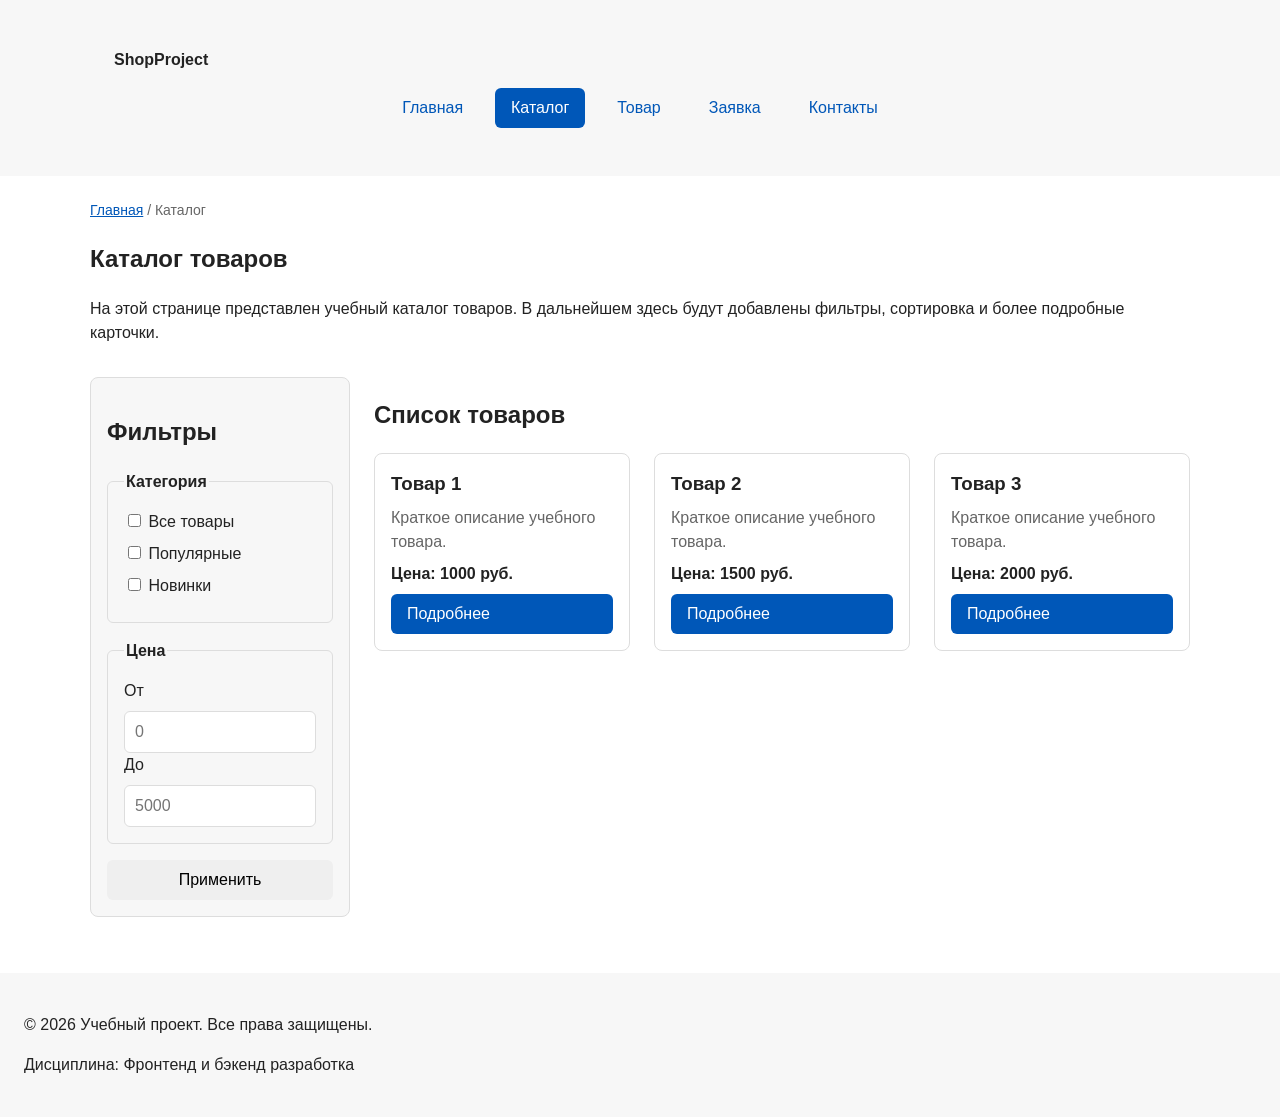
==== catalog.html @ 1f00d410 "chore: initial commit for KR3 project" ====
<!DOCTYPE html>
<html lang="ru">
<head>
    <meta charset="UTF-8">
    <meta name="viewport" content="width=device-width, initial-scale=1.0">
    <meta name="description" content="Каталог товаров учебного интернет-магазина.">
    <title>Каталог товаров – Учебный интернет-магазин</title>
    <link rel="stylesheet" href="css/style.css">
</head>
<body>
<header class="site-header">
    <div class="site-header__inner">
        <a class="site-header__logo" href="index.html">ShopProject</a>
        <nav class="site-nav" aria-label="Основная навигация">
            <ul class="site-nav__list">
                <li class="site-nav__item"><a class="site-nav__link" href="index.html">Главная</a></li>
                <li class="site-nav__item"><a class="site-nav__link site-nav__link--active" href="catalog.html">Каталог</a></li>
                <li class="site-nav__item"><a class="site-nav__link" href="product.html">Товар</a></li>
                <li class="site-nav__item"><a class="site-nav__link" href="order.html">Заявка</a></li>
                <li class="site-nav__item"><a class="site-nav__link" href="contacts.html">Контакты</a></li>
            </ul>
        </nav>
    </div>
</header>
<main>
    <nav class="breadcrumbs" aria-label="Хлебные крошки">
        <a class="breadcrumbs__link" href="index.html">Главная</a>
        <span class="breadcrumbs__current">Каталог</span>
    </nav>
    <section class="section">
        <h1>Каталог товаров</h1>
        <p>
            На этой странице представлен учебный каталог товаров.
            В дальнейшем здесь будут добавлены фильтры, сортировка и более подробные карточки.
        </p>
    </section>

    <section class="catalog-layout">
        <aside class="catalog-filters">
            <h2>Фильтры</h2>

            <form class="filters-form" action="#" method="get">
                <fieldset>
                    <legend>Категория</legend>

                    <label>
                        <input type="checkbox" name="category" value="all">
                        Все товары
                    </label>

                    <label>
                        <input type="checkbox" name="category" value="popular">
                        Популярные
                    </label>

                    <label>
                        <input type="checkbox" name="category" value="new">
                        Новинки
                    </label>
                </fieldset>

                <fieldset>
                    <legend>Цена</legend>

                    <label for="price-from">От</label>
                    <input id="price-from" name="price-from" type="number" min="0" placeholder="0">

                    <label for="price-to">До</label>
                    <input id="price-to" name="price-to" type="number" min="0" placeholder="5000">
                </fieldset>

                <button class="button" type="submit">Применить</button>
            </form>
        </aside>

        <section class="catalog-products">
            <h2>Список товаров</h2>

            <div class="products-grid">
                <article class="product-card">
                    <h3 class="product-card__title">Товар 1</h3>
                    <p class="product-card__description">Краткое описание учебного товара.</p>
                    <p class="product-card__price">Цена: 1000 руб.</p>
                    <a class="button button--primary" href="product.html">Подробнее</a>
                </article>

                <article class="product-card">
                    <h3 class="product-card__title">Товар 2</h3>
                    <p class="product-card__description">Краткое описание учебного товара.</p>
                    <p class="product-card__price">Цена: 1500 руб.</p>
                    <a class="button button--primary" href="product.html">Подробнее</a>
                </article>

                <article class="product-card">
                    <h3 class="product-card__title">Товар 3</h3>
                    <p class="product-card__description">Краткое описание учебного товара.</p>
                    <p class="product-card__price">Цена: 2000 руб.</p>
                    <a class="button button--primary" href="product.html">Подробнее</a>
                </article>
            </div>
        </section>
    </section>
</main>

<footer class="site-footer" id="contacts">
    <p>&copy; 2026 Учебный проект. Все права защищены.</p>
    <p>Дисциплина: Фронтенд и бэкенд разработка</p>
</footer>
</body>
</html>
---- css/style.css ----
/* ===================================
   1. Переменные проекта
   =================================== */
:root {
    /* Основные цвета проекта */
    --color-bg: #ffffff;
    --color-text: #222222;
    --color-muted: #666666;
    --color-primary: #0057b8;
    --color-primary-dark: #003f86;
    --color-border: #dddddd;
    --color-surface: #f7f7f7;
    --color-surface-accent: #eef5ff;
    --color-danger: #b00020;
    --color-success: #168a2f;
    --color-success-bg: #eefaf0;
    --color-white: #ffffff;

    /* Отступы */
    --space-xs: 4px;
    --space-sm: 8px;
    --space-md: 16px;
    --space-lg: 24px;
    --space-xl: 32px;

    /* Скругления */
    --radius-sm: 6px;
    --radius-md: 8px;
    --radius-lg: 12px;

    /* Размеры */
    --container-width: 1100px;
}

/* ===================================
   2. Базовые стили
   =================================== */
* {
    box-sizing: border-box;
}

body {
    margin: 0;
    font-family: Arial, sans-serif;
    line-height: 1.5;
    color: var(--color-text);
    background-color: var(--color-bg);
}

header,
main,
footer {
    padding: var(--space-lg);
}


/* ===================================
   3. Общие элементы интерфейса
   =================================== */
a {
    color: var(--color-primary);
}

a:hover {
    color: var(--color-primary-dark);
}

a:focus-visible {
    outline: 2px solid var(--color-primary);
    outline-offset: 3px;
}

.button {
    display: inline-block;
    padding: var(--space-sm) var(--space-md);
    border: none;
    border-radius: var(--radius-sm);
    font: inherit;
    text-decoration: none;
    cursor: pointer;
}

.button--primary {
    color: var(--color-white);
    background-color: var(--color-primary);
}

.button--primary:hover {
    color: var(--color-white);
    background-color: var(--color-primary-dark);
}

.button--secondary {
    color: var(--color-primary);
    background-color: transparent;
    border: 1px solid var(--color-primary);
}

.button--secondary:hover {
    color: var(--color-white);
    background-color: var(--color-primary);
}
.button:focus-visible {
    outline: 2px solid var(--color-primary);
    outline-offset: 3px;
}

.button:disabled,
.button--disabled {
    opacity: 0.6;
    cursor: not-allowed;
}

/* ===================================
   4. Компоненты страницы
   =================================== */
.site-header {
    background-color: var(--color-surface);
}

.site-header__inner {
    max-width: var(--container-width);
    margin: 0 auto;
    padding: var(--space-lg);
}

.site-header__logo {
    font-weight: 700;
    color: var(--color-text);
    text-decoration: none;
}
.site-nav__list {
    display: flex;
    flex-wrap: wrap;
    justify-content: center;
    align-items: center;
    gap: var(--space-md);
    padding: 0;
    margin: var(--space-md) 0 0;
    list-style: none;
}

.site-nav__link {
    display: inline-block;
    padding: var(--space-sm) var(--space-md);
    color: var(--color-primary);
    text-decoration: none;
    border-radius: var(--radius-sm);
}

.site-nav__link:hover {
    color: var(--color-white);
    background-color: var(--color-primary);
}

.site-nav__link:focus-visible {
    outline: 2px solid var(--color-primary);
    outline-offset: 3px;
}

.site-nav__link--active {
    color: var(--color-white);
    background-color: var(--color-primary);
}

.hero {
    max-width: var(--container-width);
    margin: 0 auto var(--space-xl);
    padding: var(--space-xl) var(--space-lg);
    background-color: var(--color-surface-accent);
    border-radius: var(--radius-lg);
}

.section {
    max-width: var(--container-width);
    margin: 0 auto var(--space-xl);
}

.section h2 {
    margin-top: 0;
}

.product-card {
    display: flex;
    flex-direction: column;
    gap: var(--space-sm);
    margin-bottom: 0;
    padding: var(--space-md);
    border: 1px solid var(--color-border);
    border-radius: var(--radius-md);
    background-color: var(--color-bg);
}
.product-card__button {
    margin-top: auto;
    align-self: flex-start;
}

.product-card__title {
    margin: 0;
    color: var(--color-text);
}

.product-card__description {
    margin: 0;
    color: var(--color-muted);
}

.product-card__price {
    margin: 0;
    font-weight: 700;
}

.aside-info {
    max-width: var(--container-width);
    margin: 0 auto var(--space-xl);
    padding: var(--space-md);
    border-left: 4px solid var(--color-primary);
    background-color: var(--color-surface);
}

/* ===================================
   5. Форма и модальное окно
   =================================== */
.order-dialog__title {
    margin-top: 0;
}

.order-dialog {
    width: min(100% - 32px, 560px);
    padding: var(--space-lg);
    border: none;
    border-radius: var(--radius-lg);
}

.order-dialog::backdrop {
    background-color: rgba(0, 0, 0, 0.5);
}

.order-form__field {
    margin-bottom: var(--space-md);
}

.order-form__label {
    display: block;
    margin-bottom: var(--space-xs);
}

.order-form__input,
.order-form__select,
.order-form__textarea {
    width: 100%;
    padding: 10px 12px;
    border: 1px solid var(--color-border);
    border-radius: var(--radius-sm);
    font: inherit;
}

.order-form__input[type="checkbox"] {
    width: auto;
}

.order-form__input:hover,
.order-form__select:hover,
.order-form__textarea:hover {
    border-color: var(--color-primary);
}

.order-form__input:focus-visible,
.order-form__select:focus-visible,
.order-form__textarea:focus-visible,
.order-form__actions button:focus-visible {
    outline: 2px solid var(--color-primary);
    outline-offset: 3px;
}

.order-form__actions {
    display: flex;
    gap: var(--space-md);
    margin-top: var(--space-lg);
}

[aria-invalid="true"] {
    border-color: var(--color-danger);
}


.success-message {
    max-width: var(--container-width);
    margin: var(--space-lg) auto;
    padding: var(--space-md);
    border-left: 4px solid var(--color-success);
    background-color: var(--color-success-bg);
}

/* Хлебные крошки */
.breadcrumbs {
    max-width: var(--container-width);
    margin: 0 auto var(--space-md);
    font-size: 14px;
    color: var(--color-muted);
}

.breadcrumbs__link {
    color: var(--color-primary);
}

.breadcrumbs__current::before {
    content: " / ";
    color: var(--color-muted);
}

/* Плавная прокрутка к якорям */
html {
    scroll-behavior: smooth;
}

/* Подсветка цели якоря */
:target {
    outline: 2px dashed var(--color-primary);
    outline-offset: 4px;
}

.products-grid {
    display: grid;
    grid-template-columns: repeat(3, 1fr);
    gap: var(--space-lg);
}


/* ===================================
   6. Каталог: фильтры + товары
   =================================== */
.catalog-layout {
    max-width: var(--container-width);
    margin: 0 auto var(--space-xl);
    display: grid;
    grid-template-columns: 260px 1fr;
    grid-template-areas: "filters products";
    gap: var(--space-lg);
}

.catalog-filters {
    grid-area: filters;
    padding: var(--space-md);
    border: 1px solid var(--color-border);
    border-radius: var(--radius-md);
    background-color: var(--color-surface);
}

.catalog-products {
    grid-area: products;
}

.filters-form {
    display: grid;
    gap: var(--space-md);
}

.filters-form fieldset {
    margin: 0;
    padding: var(--space-md);
    border: 1px solid var(--color-border);
    border-radius: var(--radius-sm);
}

.filters-form legend {
    font-weight: 700;
}

.filters-form label {
    display: block;
    margin-bottom: var(--space-sm);
}

.filters-form input[type="number"] {
    width: 100%;
    padding: 8px 10px;
    border: 1px solid var(--color-border);
    border-radius: var(--radius-sm);
    font: inherit;
}

.site-footer {
    background-color: var(--color-surface);
}

/* ===================================
   7. Позиционирование и дополнительные блоки
   =================================== */

/* Бейдж на карточке (position: absolute относительно карточки) */
.product-card {
    position: relative;
}

.product-card__badge {
    position: absolute;
    top: var(--space-sm);
    right: var(--space-sm);
    padding: 4px 8px;
    color: var(--color-white);
    background-color: var(--color-danger);
    border-radius: var(--radius-sm);
    font-size: 12px;
    font-weight: 700;
    z-index: 2;
}

/* Sticky-шапка */
.site-header {
    position: sticky;
    top: 0;
    z-index: 100;
}

/* Страница товара — двухколоночный блок */
.product-detail {
    display: grid;
    grid-template-columns: 1fr 1fr;
    gap: var(--space-xl);
    margin-bottom: var(--space-xl);
    position: relative;
}

.product-detail__image {
    display: flex;
    align-items: center;
    justify-content: center;
    padding: var(--space-lg);
    background-color: var(--color-surface);
    border-radius: var(--radius-md);
    min-height: 200px;
    color: var(--color-muted);
}

.product-detail__info {
    position: relative;
    display: flex;
    flex-direction: column;
    gap: var(--space-md);
}

.product-detail__badge {
    align-self: flex-start;
    padding: 4px 10px;
    color: var(--color-white);
    background-color: var(--color-danger);
    border-radius: var(--radius-sm);
    font-size: 12px;
    font-weight: 700;
}

.product-detail__price {
    margin: 0;
    font-size: 24px;
    font-weight: 700;
    color: var(--color-primary);
}

.product-detail__description {
    margin: 0;
    color: var(--color-muted);
}

/* Таблица характеристик */
.product-table {
    width: 100%;
    border-collapse: collapse;
    margin-top: var(--space-md);
}

.product-table caption {
    text-align: left;
    font-weight: 700;
    margin-bottom: var(--space-sm);
    color: var(--color-text);
}

.product-table th,
.product-table td {
    padding: var(--space-sm) var(--space-md);
    border: 1px solid var(--color-border);
    text-align: left;
}

.product-table th {
    background-color: var(--color-surface);
    font-weight: 700;
}

.product-table tbody tr:nth-child(even) {
    background-color: #fafafa;
}

/* Отзывы */
.reviews {
    display: grid;
    grid-template-columns: repeat(auto-fit, minmax(260px, 1fr));
    gap: var(--space-lg);
}

.review-card {
    padding: var(--space-md);
    border: 1px solid var(--color-border);
    border-radius: var(--radius-md);
    background-color: var(--color-bg);
}

.review-card__title {
    margin: 0 0 var(--space-sm);
    font-size: 16px;
}

.review-card__text {
    margin: 0;
    color: var(--color-muted);
}

/* Кнопка «Наверх» (position: fixed) */
.scroll-top {
    position: fixed;
    bottom: var(--space-lg);
    right: var(--space-lg);
    display: flex;
    align-items: center;
    justify-content: center;
    width: 48px;
    height: 48px;
    border-radius: 50%;
    background-color: var(--color-primary);
    color: var(--color-white);
    text-decoration: none;
    font-size: 24px;
    font-weight: 700;
    box-shadow: 0 4px 12px rgba(0, 0, 0, 0.2);
    z-index: 50;
}

.scroll-top:hover {
    background-color: var(--color-primary-dark);
    color: var(--color-white);
}
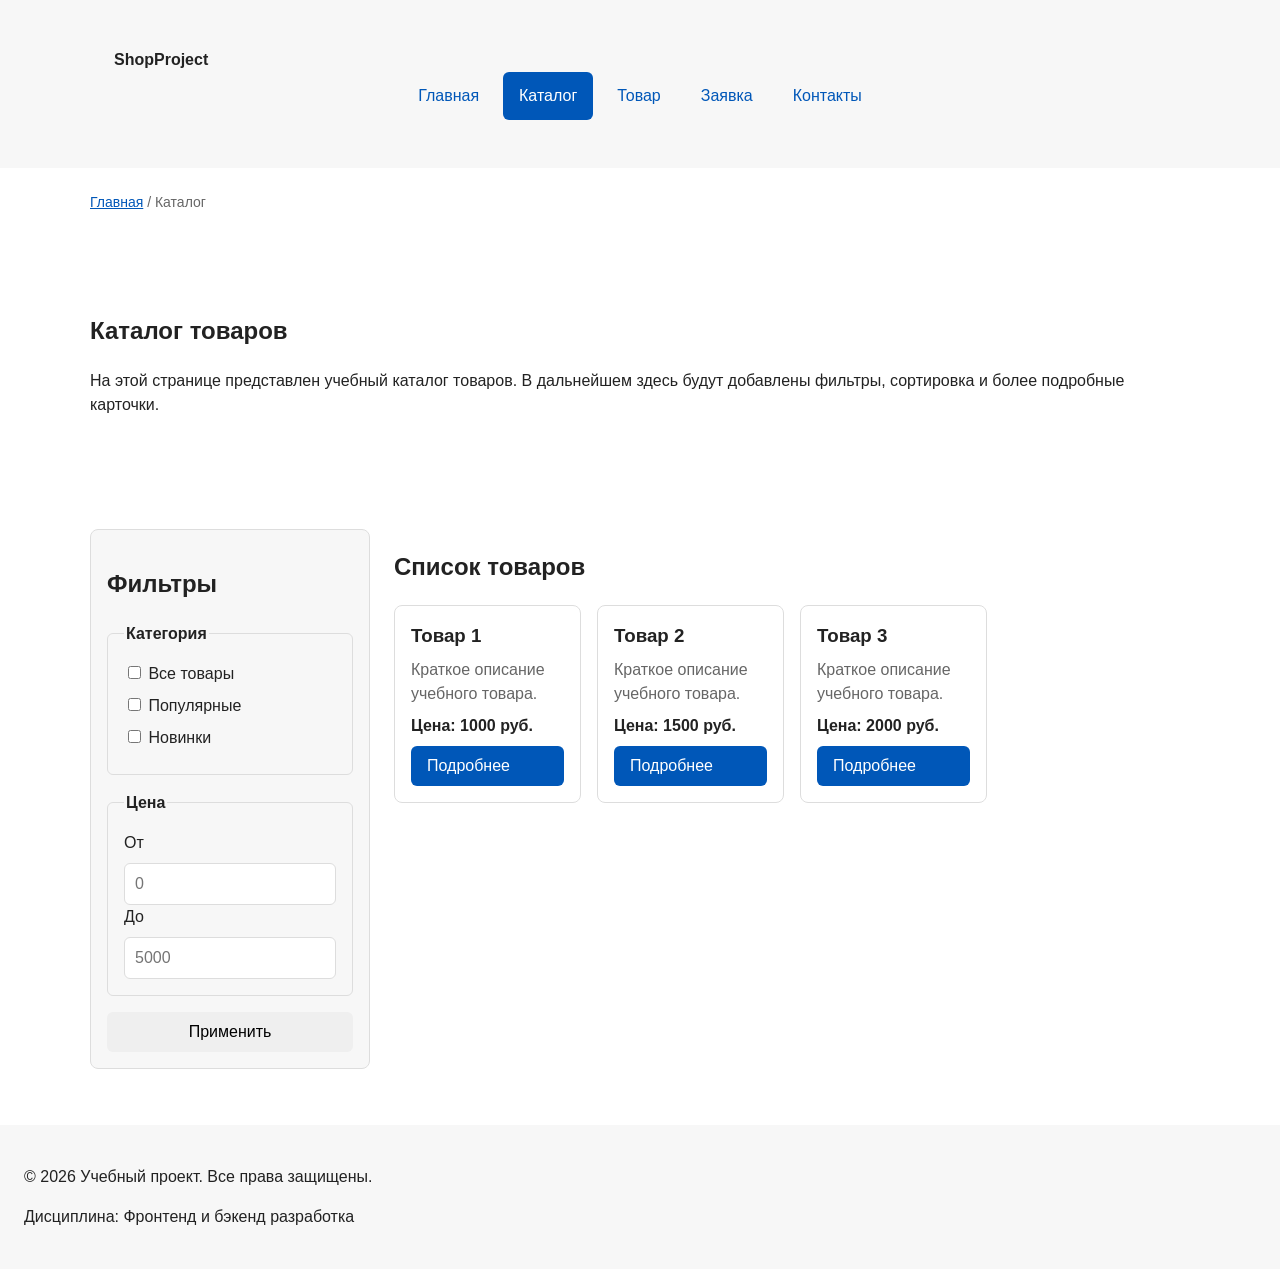
==== commit b0de55e9: "feat: add responsive layout styles" ====
--- a/catalog.html
+++ b/catalog.html
@@ -6,6 +6,7 @@
     <meta name="description" content="Каталог товаров учебного интернет-магазина.">
     <title>Каталог товаров – Учебный интернет-магазин</title>
     <link rel="stylesheet" href="css/style.css">
+    <link rel="stylesheet" href="css/responsive.css">
 </head>
 <body>
 <header class="site-header">
--- a/css/responsive.css
+++ b/css/responsive.css
@@ -0,0 +1,256 @@
+/* ===================================
+   Адаптивные стили для контрольной работы №3
+   Подход: Mobile First
+   Базовые стили — мобильный экран
+   Расширения — через min-width медиазапросы
+   =================================== */
+
+/* Базовые правила */
+*,
+*::before,
+*::after {
+    box-sizing: border-box;
+}
+
+html {
+    scroll-behavior: smooth;
+}
+
+img,
+video {
+    max-width: 100%;
+    height: auto;
+    display: block;
+}
+
+body {
+    overflow-x: hidden;
+}
+
+/* ===================================
+   Адаптивные отступы для секций
+   =================================== */
+.container,
+.section {
+    width: min(100% - 32px, 1200px);
+    margin-inline: auto;
+}
+
+.section {
+    padding-block: clamp(24px, 5vw, 64px);
+}
+
+/* ===================================
+   Навигация: на мобильном — колонка
+   =================================== */
+.site-nav__list {
+    display: flex;
+    flex-direction: column;
+    gap: var(--space-sm, 8px);
+    padding: 0;
+    margin: 0;
+    list-style: none;
+}
+
+.site-nav__link {
+    display: block;
+    padding: 12px 16px;
+    border-radius: var(--radius-sm, 6px);
+}
+
+@media (min-width: 768px) {
+    .site-nav__list {
+        flex-direction: row;
+        flex-wrap: wrap;
+        align-items: center;
+        justify-content: center;
+    }
+}
+
+/* ===================================
+   Sticky-шапка: только на планшете и выше
+   =================================== */
+.site-header {
+    position: static;
+}
+
+@media (min-width: 768px) {
+    .site-header {
+        position: sticky;
+        top: 0;
+        z-index: 100;
+    }
+}
+
+/* ===================================
+   Hero-блок: одна колонка на мобильном, две на desktop
+   =================================== */
+.hero {
+    display: grid;
+    gap: var(--space-lg, 24px);
+    align-items: center;
+}
+
+.hero h1 {
+    font-size: clamp(28px, 7vw, 56px);
+    line-height: 1.1;
+}
+
+.hero p {
+    font-size: clamp(16px, 2.5vw, 20px);
+}
+
+@media (min-width: 900px) {
+    .hero {
+        grid-template-columns: minmax(0, 1fr) minmax(320px, 520px);
+    }
+}
+
+/* ===================================
+   Сетка карточек: 1 → 2 → 3 → 4 колонки
+   =================================== */
+.products-grid {
+    display: grid;
+    grid-template-columns: 1fr;
+    gap: var(--space-md, 16px);
+}
+
+.product-card {
+    min-width: 0;
+}
+
+.product-card__title,
+.product-card__description {
+    overflow-wrap: anywhere;
+}
+
+@media (min-width: 640px) {
+    .products-grid {
+        grid-template-columns: repeat(2, minmax(0, 1fr));
+    }
+}
+
+@media (min-width: 1024px) {
+    .products-grid {
+        grid-template-columns: repeat(3, minmax(0, 1fr));
+    }
+}
+
+@media (min-width: 1280px) {
+    .products-grid {
+        grid-template-columns: repeat(4, minmax(0, 1fr));
+    }
+}
+
+/* ===================================
+   Каталог: фильтры на мобильном — перед товарами
+   =================================== */
+.catalog-layout {
+    display: grid;
+    gap: var(--space-lg, 24px);
+}
+
+.catalog-filters {
+    order: -1;
+}
+
+@media (min-width: 1024px) {
+    .catalog-layout {
+        grid-template-columns: 280px minmax(0, 1fr);
+        align-items: start;
+    }
+
+    .catalog-filters {
+        position: sticky;
+        top: 88px;
+        order: initial;
+    }
+}
+
+/* ===================================
+   Изображения карточек
+   =================================== */
+.product-card__image {
+    display: block;
+    width: 100%;
+    aspect-ratio: 4 / 3;
+    object-fit: cover;
+    border-radius: var(--radius-md, 8px);
+}
+
+/* ===================================
+   Форма заявки: 1 колонка → 2 колонки
+   =================================== */
+.order-form {
+    display: grid;
+    gap: var(--space-md, 16px);
+}
+
+.order-form__field {
+    display: grid;
+    gap: var(--space-xs, 8px);
+}
+
+.order-form__input,
+.order-form__textarea,
+.order-form__select {
+    width: 100%;
+    min-height: 44px;
+    padding: 10px 12px;
+    font: inherit;
+}
+
+.order-form__textarea {
+    min-height: 120px;
+    resize: vertical;
+}
+
+@media (min-width: 768px) {
+    .order-form {
+        grid-template-columns: repeat(2, minmax(0, 1fr));
+    }
+
+    .order-form__field--wide {
+        grid-column: 1 / -1;
+    }
+}
+
+/* ===================================
+   Таблица характеристик: горизонтальный скролл
+   =================================== */
+.table-wrapper {
+    overflow-x: auto;
+    -webkit-overflow-scrolling: touch;
+}
+
+.product-table {
+    width: 100%;
+    min-width: 640px;
+    border-collapse: collapse;
+}
+
+/* ===================================
+   Модальное окно на мобильном
+   =================================== */
+.order-dialog {
+    width: min(100% - 32px, 560px);
+    max-height: 90vh;
+    overflow-y: auto;
+}
+
+/* ===================================
+   Кнопка «Наверх»: фиксированная
+   =================================== */
+.scroll-top {
+    position: fixed;
+    right: 16px;
+    bottom: 16px;
+    z-index: 90;
+}
+
+@media (min-width: 768px) {
+    .scroll-top {
+        right: 32px;
+        bottom: 32px;
+    }
+}
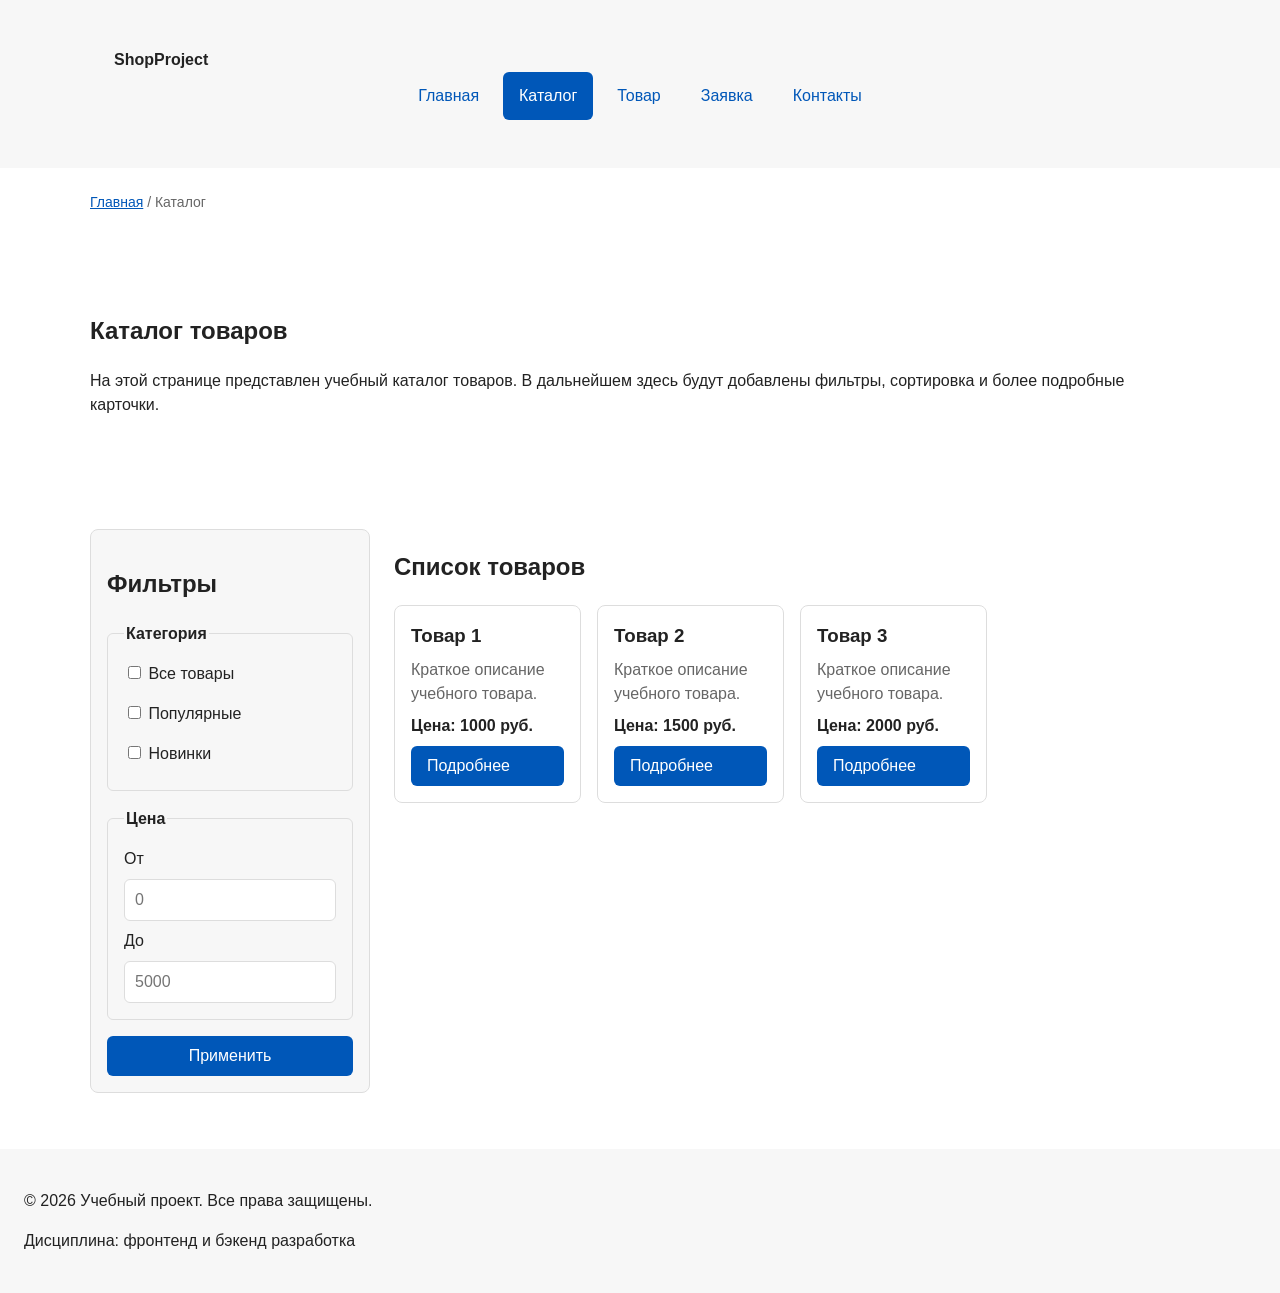
==== commit d6d6ffa7: "fix: improve accessibility and add Lighthouse report" ====
--- a/catalog.html
+++ b/catalog.html
@@ -9,25 +9,39 @@
     <link rel="stylesheet" href="css/responsive.css">
 </head>
 <body>
+<a class="skip-link" href="#main">Перейти к основному содержимому</a>
+
 <header class="site-header">
     <div class="site-header__inner">
         <a class="site-header__logo" href="index.html">ShopProject</a>
         <nav class="site-nav" aria-label="Основная навигация">
             <ul class="site-nav__list">
-                <li class="site-nav__item"><a class="site-nav__link" href="index.html">Главная</a></li>
-                <li class="site-nav__item"><a class="site-nav__link site-nav__link--active" href="catalog.html">Каталог</a></li>
-                <li class="site-nav__item"><a class="site-nav__link" href="product.html">Товар</a></li>
-                <li class="site-nav__item"><a class="site-nav__link" href="order.html">Заявка</a></li>
-                <li class="site-nav__item"><a class="site-nav__link" href="contacts.html">Контакты</a></li>
+                <li class="site-nav__item">
+                    <a class="site-nav__link" href="index.html">Главная</a>
+                </li>
+                <li class="site-nav__item">
+                    <a class="site-nav__link site-nav__link--active" href="catalog.html" aria-current="page">Каталог</a>
+                </li>
+                <li class="site-nav__item">
+                    <a class="site-nav__link" href="product.html">Товар</a>
+                </li>
+                <li class="site-nav__item">
+                    <a class="site-nav__link" href="order.html">Заявка</a>
+                </li>
+                <li class="site-nav__item">
+                    <a class="site-nav__link" href="contacts.html">Контакты</a>
+                </li>
             </ul>
         </nav>
     </div>
 </header>
-<main>
+
+<main id="main">
     <nav class="breadcrumbs" aria-label="Хлебные крошки">
         <a class="breadcrumbs__link" href="index.html">Главная</a>
         <span class="breadcrumbs__current">Каталог</span>
     </nav>
+
     <section class="section">
         <h1>Каталог товаров</h1>
         <p>
@@ -44,33 +58,44 @@
                 <fieldset>
                     <legend>Категория</legend>
 
-                    <label>
-                        <input type="checkbox" name="category" value="all">
-                        Все товары
-                    </label>
-
-                    <label>
-                        <input type="checkbox" name="category" value="popular">
-                        Популярные
-                    </label>
-
-                    <label>
-                        <input type="checkbox" name="category" value="new">
-                        Новинки
-                    </label>
+                    <ul class="filters-form__list">
+                        <li>
+                            <label>
+                                <input type="checkbox" name="category" value="all">
+                                Все товары
+                            </label>
+                        </li>
+                        <li>
+                            <label>
+                                <input type="checkbox" name="category" value="popular">
+                                Популярные
+                            </label>
+                        </li>
+                        <li>
+                            <label>
+                                <input type="checkbox" name="category" value="new">
+                                Новинки
+                            </label>
+                        </li>
+                    </ul>
                 </fieldset>
 
                 <fieldset>
                     <legend>Цена</legend>
 
-                    <label for="price-from">От</label>
-                    <input id="price-from" name="price-from" type="number" min="0" placeholder="0">
-
-                    <label for="price-to">До</label>
-                    <input id="price-to" name="price-to" type="number" min="0" placeholder="5000">
+                    <ul class="filters-form__list">
+                        <li>
+                            <label for="price-from">От</label>
+                            <input id="price-from" name="price-from" type="number" min="0" placeholder="0">
+                        </li>
+                        <li>
+                            <label for="price-to">До</label>
+                            <input id="price-to" name="price-to" type="number" min="0" placeholder="5000">
+                        </li>
+                    </ul>
                 </fieldset>
 
-                <button class="button" type="submit">Применить</button>
+                <button class="button button--primary" type="submit">Применить</button>
             </form>
         </aside>
 
@@ -105,7 +130,7 @@
 
 <footer class="site-footer" id="contacts">
     <p>&copy; 2026 Учебный проект. Все права защищены.</p>
-    <p>Дисциплина: Фронтенд и бэкенд разработка</p>
+    <p>Дисциплина: фронтенд и бэкенд разработка</p>
 </footer>
 </body>
 </html>
--- a/css/style.css
+++ b/css/style.css
@@ -204,6 +204,14 @@
     margin: 0;
     color: var(--color-muted);
 }
+/* Фильтры — убираем маркеры списка */
+.filters-form__list {
+    list-style: none;
+    padding: 0;
+    margin: 0;
+    display: grid;
+    gap: var(--space-sm, 8px);
+}
 
 .product-card__price {
     margin: 0;
--- a/css/responsive.css
+++ b/css/responsive.css
@@ -253,4 +253,21 @@
         right: 32px;
         bottom: 32px;
     }
+}
+/* Skip-link */
+.skip-link {
+    position: absolute;
+    left: 16px;
+    top: -100px;
+    z-index: 1000;
+    padding: 8px 12px;
+    color: #ffffff;
+    background-color: #111111;
+    border-radius: 6px;
+    text-decoration: none;
+}
+
+.skip-link:focus,
+.skip-link:focus-visible {
+    top: 16px;
 }
